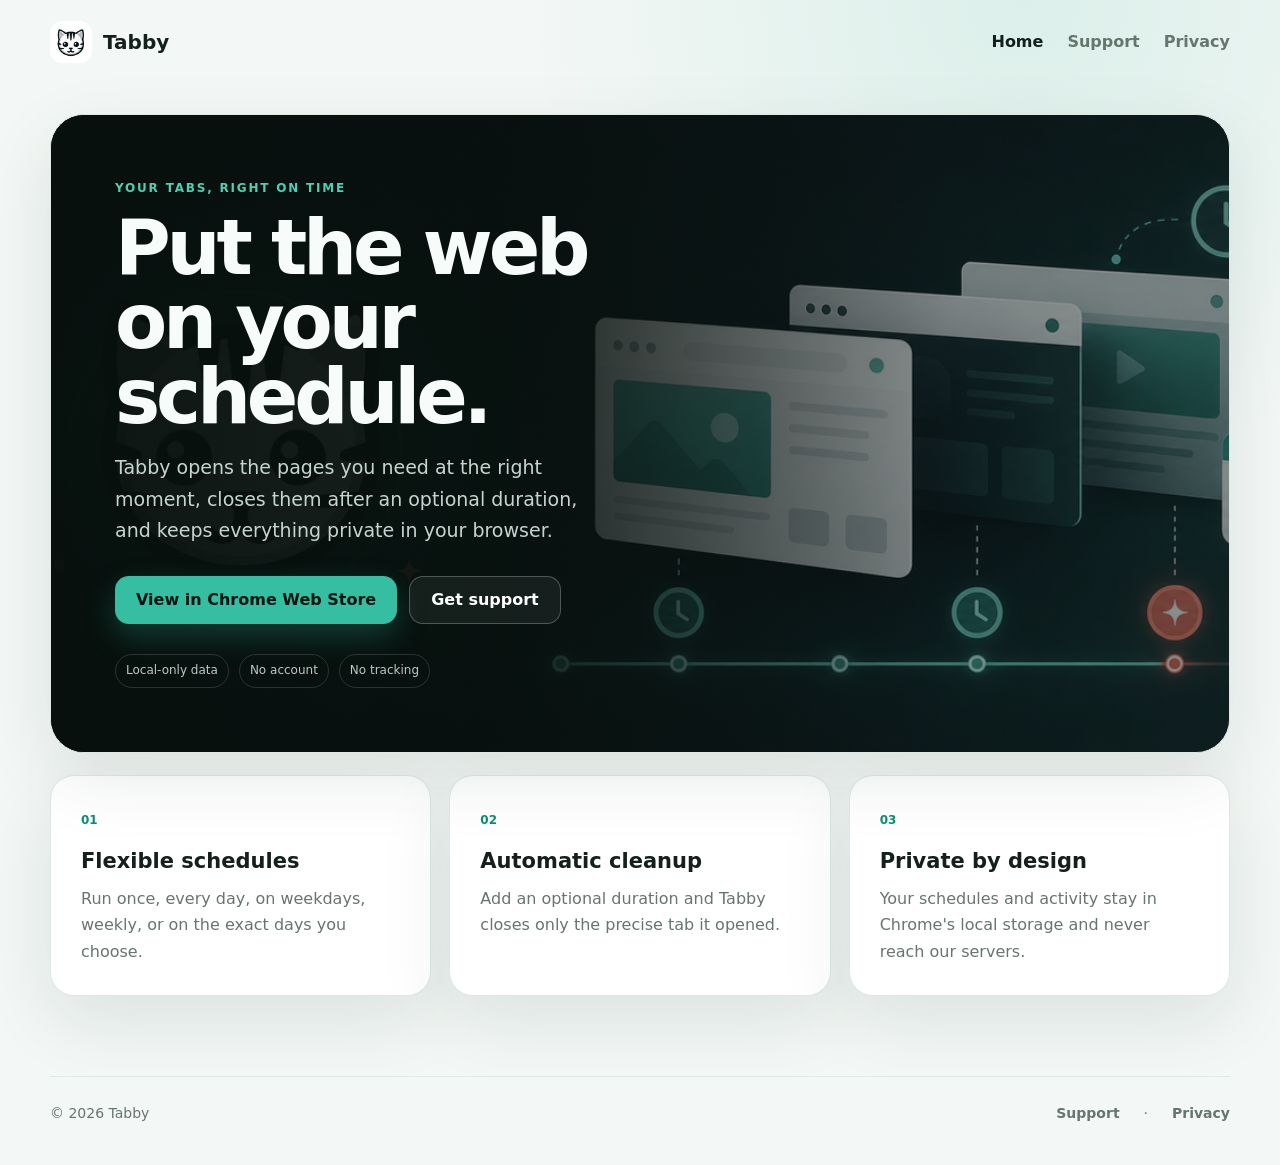
==== index.html @ 64a7378c "Publish Tabby website" ====
<!doctype html>
<html lang="en">
<head>
  <meta charset="utf-8">
  <meta name="viewport" content="width=device-width,initial-scale=1">
  <meta name="description" content="Tabby opens the pages you need exactly when you need them—privately and automatically.">
  <title>Tabby — Your tabs, right on time</title>
  <link rel="stylesheet" href="site.css">
</head>
<body>
  <nav class="site-nav"><a class="nav-brand" href="index.html"><img src="icons/icon128.png" alt=""><span>Tabby</span></a><div><a aria-current="page" href="index.html">Home</a><a href="support.html">Support</a><a href="privacy.html">Privacy</a></div></nav>
  <main class="landing">
    <section class="hero-site">
      <div class="hero-copy-site"><span class="eyebrow">Your tabs, right on time</span><h1>Put the web on your schedule.</h1><p>Tabby opens the pages you need at the right moment, closes them after an optional duration, and keeps everything private in your browser.</p><div class="hero-actions"><a class="button primary" href="https://chromewebstore.google.com/detail/tabby/fnlhaplallakbgcaenmegkehafbcokjk">View in Chrome Web Store</a><a class="button secondary" href="support.html">Get support</a></div><div class="trust-row"><span>Local-only data</span><span>No account</span><span>No tracking</span></div></div>
      <img class="hero-art" src="store-assets/promo/tabby-marquee-promo-1400x560.png" alt="Tabby scheduling browser tabs along a timeline">
    </section>
    <section class="features"><article><span>01</span><h2>Flexible schedules</h2><p>Run once, every day, on weekdays, weekly, or on the exact days you choose.</p></article><article><span>02</span><h2>Automatic cleanup</h2><p>Add an optional duration and Tabby closes only the precise tab it opened.</p></article><article><span>03</span><h2>Private by design</h2><p>Your schedules and activity stay in Chrome's local storage and never reach our servers.</p></article></section>
  </main>
  <footer class="site-footer"><span>© 2026 Tabby</span><span><a href="support.html">Support</a> · <a href="privacy.html">Privacy</a></span></footer>
</body>
</html>
---- site.css ----
:root{color-scheme:light dark;--bg:#f3f7f5;--surface:#fff;--text:#15201c;--muted:#66756e;--brand:#098f78;--brand-dark:#08715f;--line:#dfe8e3;--shadow:0 24px 70px rgba(18,45,36,.1)}
@media(prefers-color-scheme:dark){:root{--bg:#0d1512;--surface:#17201c;--text:#f1f7f4;--muted:#a7b5ae;--brand:#4bc9ae;--brand-dark:#6bd7c0;--line:#293b34;--shadow:0 24px 70px rgba(0,0,0,.28)}}
*{box-sizing:border-box}body{margin:0;background:radial-gradient(circle at 80% 0,rgba(31,176,145,.11),transparent 32%),var(--bg);color:var(--text);font:16px/1.65 "Segoe UI",system-ui,sans-serif}a{color:var(--brand);font-weight:650}.site-nav,.site-footer{width:min(1180px,calc(100% - 40px));margin:auto;display:flex;align-items:center;justify-content:space-between}.site-nav{height:84px}.site-nav>div,.site-footer>span:last-child{display:flex;gap:24px}.site-nav a,.site-footer a{text-decoration:none;color:var(--muted)}.site-nav a:hover,.site-nav a[aria-current=page],.site-footer a:hover{color:var(--text)}.nav-brand{display:flex;align-items:center;gap:11px!important;color:var(--text)!important;font-size:20px;font-weight:800}.nav-brand img{width:42px;height:42px;border-radius:12px}.landing{width:min(1180px,calc(100% - 40px));margin:30px auto 80px}.hero-site{position:relative;min-height:520px;display:flex;align-items:center;border:1px solid var(--line);border-radius:34px;overflow:hidden;background:#0d1b18;box-shadow:var(--shadow)}.hero-art{position:absolute;inset:0;width:100%;height:100%;object-fit:cover;opacity:.56}.hero-site:after{content:"";position:absolute;inset:0;background:linear-gradient(90deg,rgba(7,16,13,.96) 0%,rgba(7,16,13,.88) 38%,rgba(7,16,13,.08) 76%)}.hero-copy-site{position:relative;z-index:1;width:min(610px,62%);padding:64px;color:#f7fbf9}.eyebrow{display:block;color:#4ed0b4;font-size:12px;font-weight:850;letter-spacing:.15em;text-transform:uppercase}.hero-copy-site h1{max-width:570px;margin:12px 0 18px;font-size:clamp(44px,6vw,76px);line-height:.98;letter-spacing:-.055em}.hero-copy-site p{max-width:580px;margin:0;color:#c6d4cf;font-size:19px}.hero-actions{display:flex;gap:12px;margin:30px 0}.button{display:inline-flex;align-items:center;justify-content:center;min-height:48px;padding:0 21px;border-radius:14px;text-decoration:none;font-weight:800}.button.primary{background:#35bea2;color:#071511;box-shadow:0 12px 30px rgba(53,190,162,.25)}.button.primary:hover{background:#55d0b6}.button.secondary{border:1px solid rgba(255,255,255,.25);color:#fff;background:rgba(255,255,255,.06)}.trust-row{display:flex;flex-wrap:wrap;gap:10px}.trust-row span{padding:6px 10px;border:1px solid rgba(255,255,255,.14);border-radius:999px;color:#b9cbc4;font-size:12px}.features{display:grid;grid-template-columns:repeat(3,1fr);gap:18px;margin-top:22px}.features article{padding:30px;border:1px solid var(--line);border-radius:24px;background:var(--surface);box-shadow:var(--shadow)}.features article>span{color:var(--brand);font-size:12px;font-weight:800}.features h2{margin:12px 0 7px;font-size:21px}.features p{margin:0;color:var(--muted)}.document-card{width:min(820px,calc(100% - 40px));margin:28px auto 70px;padding:44px 50px;background:var(--surface);border:1px solid var(--line);border-radius:28px;box-shadow:var(--shadow)}.document-heading{display:flex;align-items:center;gap:17px;margin-bottom:8px}.document-heading img{width:66px;height:66px;border-radius:18px}.document-heading h1{margin:2px 0 0;font-size:36px;line-height:1.05}.effective{margin:0 0 26px;color:var(--muted);font-size:13px}.document-card section{padding:21px 0;border-top:1px solid var(--line)}.document-card h2{margin:0 0 6px;font-size:19px}.document-card p{margin:0;color:var(--muted)}.document-card code{font-size:14px}.support-intro{font-size:18px!important;margin:20px 0 24px!important}.support-button{margin-bottom:34px}.faq h3{margin:20px 0 4px;font-size:16px}.faq h3:first-child{margin-top:4px}.site-footer{padding:25px 0 40px;border-top:1px solid var(--line);color:var(--muted);font-size:14px}
@media(max-width:760px){.site-nav{height:72px}.site-nav>div{gap:13px}.hero-site{min-height:610px;align-items:flex-end}.hero-site:after{background:linear-gradient(0deg,rgba(7,16,13,.98) 0%,rgba(7,16,13,.78) 70%,rgba(7,16,13,.18))}.hero-copy-site{width:100%;padding:38px 28px}.hero-copy-site h1{font-size:48px}.features{grid-template-columns:1fr}.document-card{padding:30px 25px}.site-footer{align-items:flex-start;gap:14px}.site-footer>span:last-child{gap:12px}}@media(max-width:470px){.site-nav,.site-footer,.landing,.document-card{width:min(100% - 24px,1180px)}.site-nav>div{gap:9px;font-size:13px}.hero-actions{align-items:stretch;flex-direction:column}.hero-copy-site h1{font-size:41px}.document-heading h1{font-size:30px}}
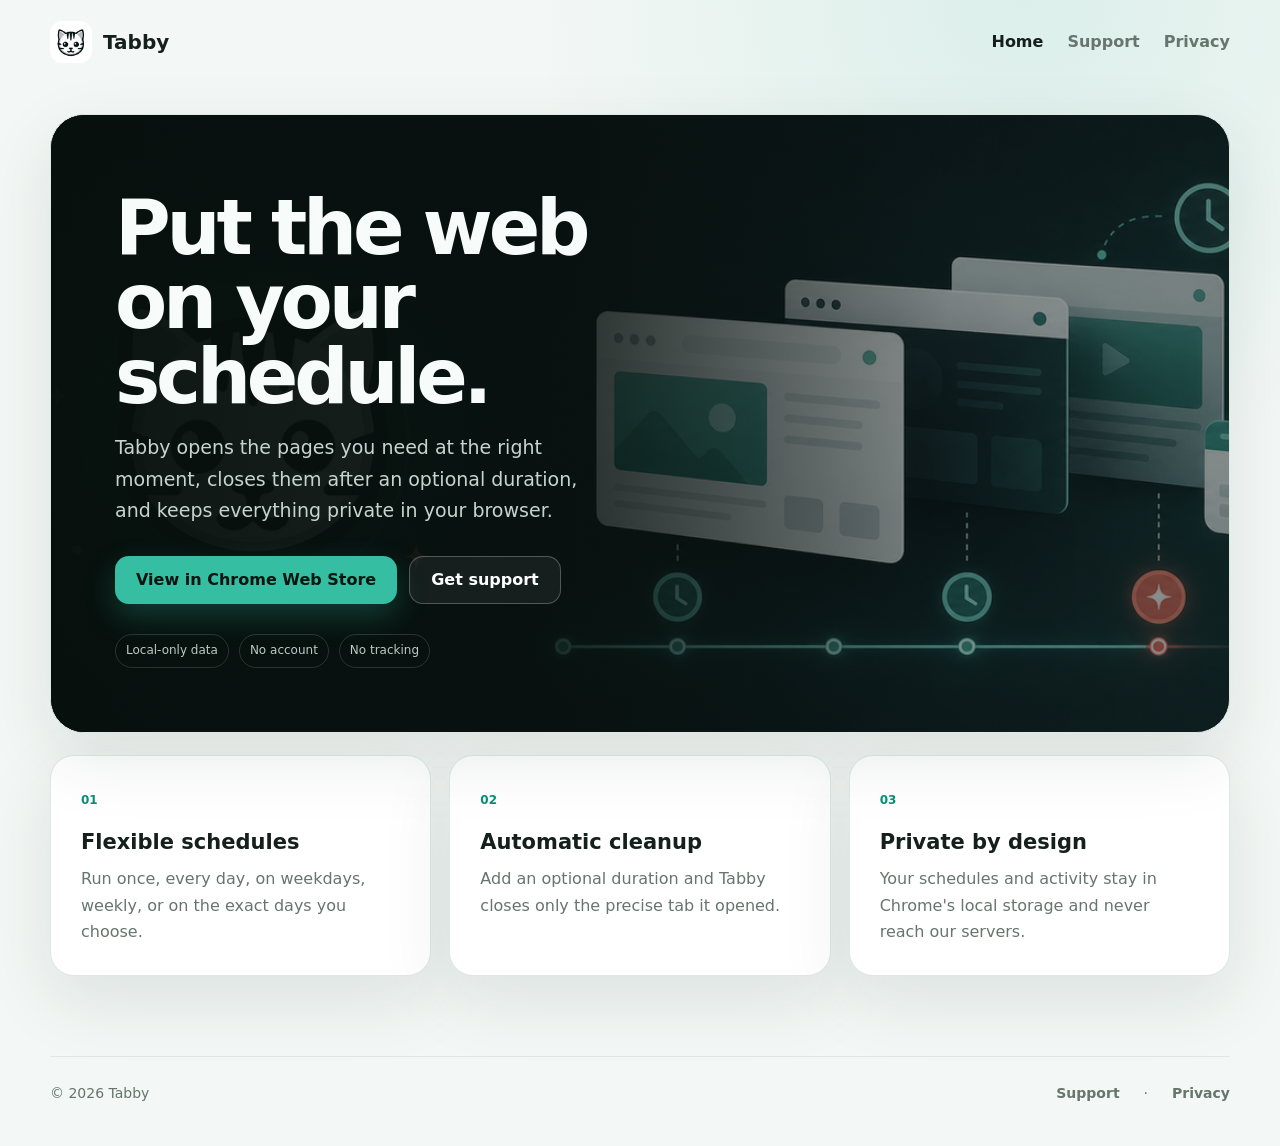
==== commit 7e3132cd: "Simplify homepage copy" ====
--- a/index.html
+++ b/index.html
@@ -4,18 +4,18 @@
   <meta charset="utf-8">
   <meta name="viewport" content="width=device-width,initial-scale=1">
   <meta name="description" content="Tabby opens the pages you need exactly when you need them—privately and automatically.">
-  <title>Tabby — Your tabs, right on time</title>
+  <title>Tabby — Private URL scheduler</title>
   <link rel="stylesheet" href="site.css">
 </head>
 <body>
-  <nav class="site-nav"><a class="nav-brand" href="index.html"><img src="icons/icon128.png" alt=""><span>Tabby</span></a><div><a aria-current="page" href="index.html">Home</a><a href="support.html">Support</a><a href="privacy.html">Privacy</a></div></nav>
+  <nav class="site-nav"><a class="nav-brand" href="index.html"><img src="icons/icon128.png" alt=""><span>Tabby</span></a><div><a aria-current="page" href="index.html">Home</a><a href="https://support.google.com/chrome_webstore/answer/1698338?hl=en">Support</a><a href="privacy.html">Privacy</a></div></nav>
   <main class="landing">
     <section class="hero-site">
-      <div class="hero-copy-site"><span class="eyebrow">Your tabs, right on time</span><h1>Put the web on your schedule.</h1><p>Tabby opens the pages you need at the right moment, closes them after an optional duration, and keeps everything private in your browser.</p><div class="hero-actions"><a class="button primary" href="https://chromewebstore.google.com/detail/tabby/fnlhaplallakbgcaenmegkehafbcokjk">View in Chrome Web Store</a><a class="button secondary" href="support.html">Get support</a></div><div class="trust-row"><span>Local-only data</span><span>No account</span><span>No tracking</span></div></div>
+      <div class="hero-copy-site"><h1>Put the web on your schedule.</h1><p>Tabby opens the pages you need at the right moment, closes them after an optional duration, and keeps everything private in your browser.</p><div class="hero-actions"><a class="button primary" href="https://chromewebstore.google.com/detail/tabby/fnlhaplallakbgcaenmegkehafbcokjk">View in Chrome Web Store</a><a class="button secondary" href="https://support.google.com/chrome_webstore/answer/1698338?hl=en">Get support</a></div><div class="trust-row"><span>Local-only data</span><span>No account</span><span>No tracking</span></div></div>
       <img class="hero-art" src="store-assets/promo/tabby-marquee-promo-1400x560.png" alt="Tabby scheduling browser tabs along a timeline">
     </section>
     <section class="features"><article><span>01</span><h2>Flexible schedules</h2><p>Run once, every day, on weekdays, weekly, or on the exact days you choose.</p></article><article><span>02</span><h2>Automatic cleanup</h2><p>Add an optional duration and Tabby closes only the precise tab it opened.</p></article><article><span>03</span><h2>Private by design</h2><p>Your schedules and activity stay in Chrome's local storage and never reach our servers.</p></article></section>
   </main>
-  <footer class="site-footer"><span>© 2026 Tabby</span><span><a href="support.html">Support</a> · <a href="privacy.html">Privacy</a></span></footer>
+  <footer class="site-footer"><span>© 2026 Tabby</span><span><a href="https://support.google.com/chrome_webstore/answer/1698338?hl=en">Support</a> · <a href="privacy.html">Privacy</a></span></footer>
 </body>
 </html>
